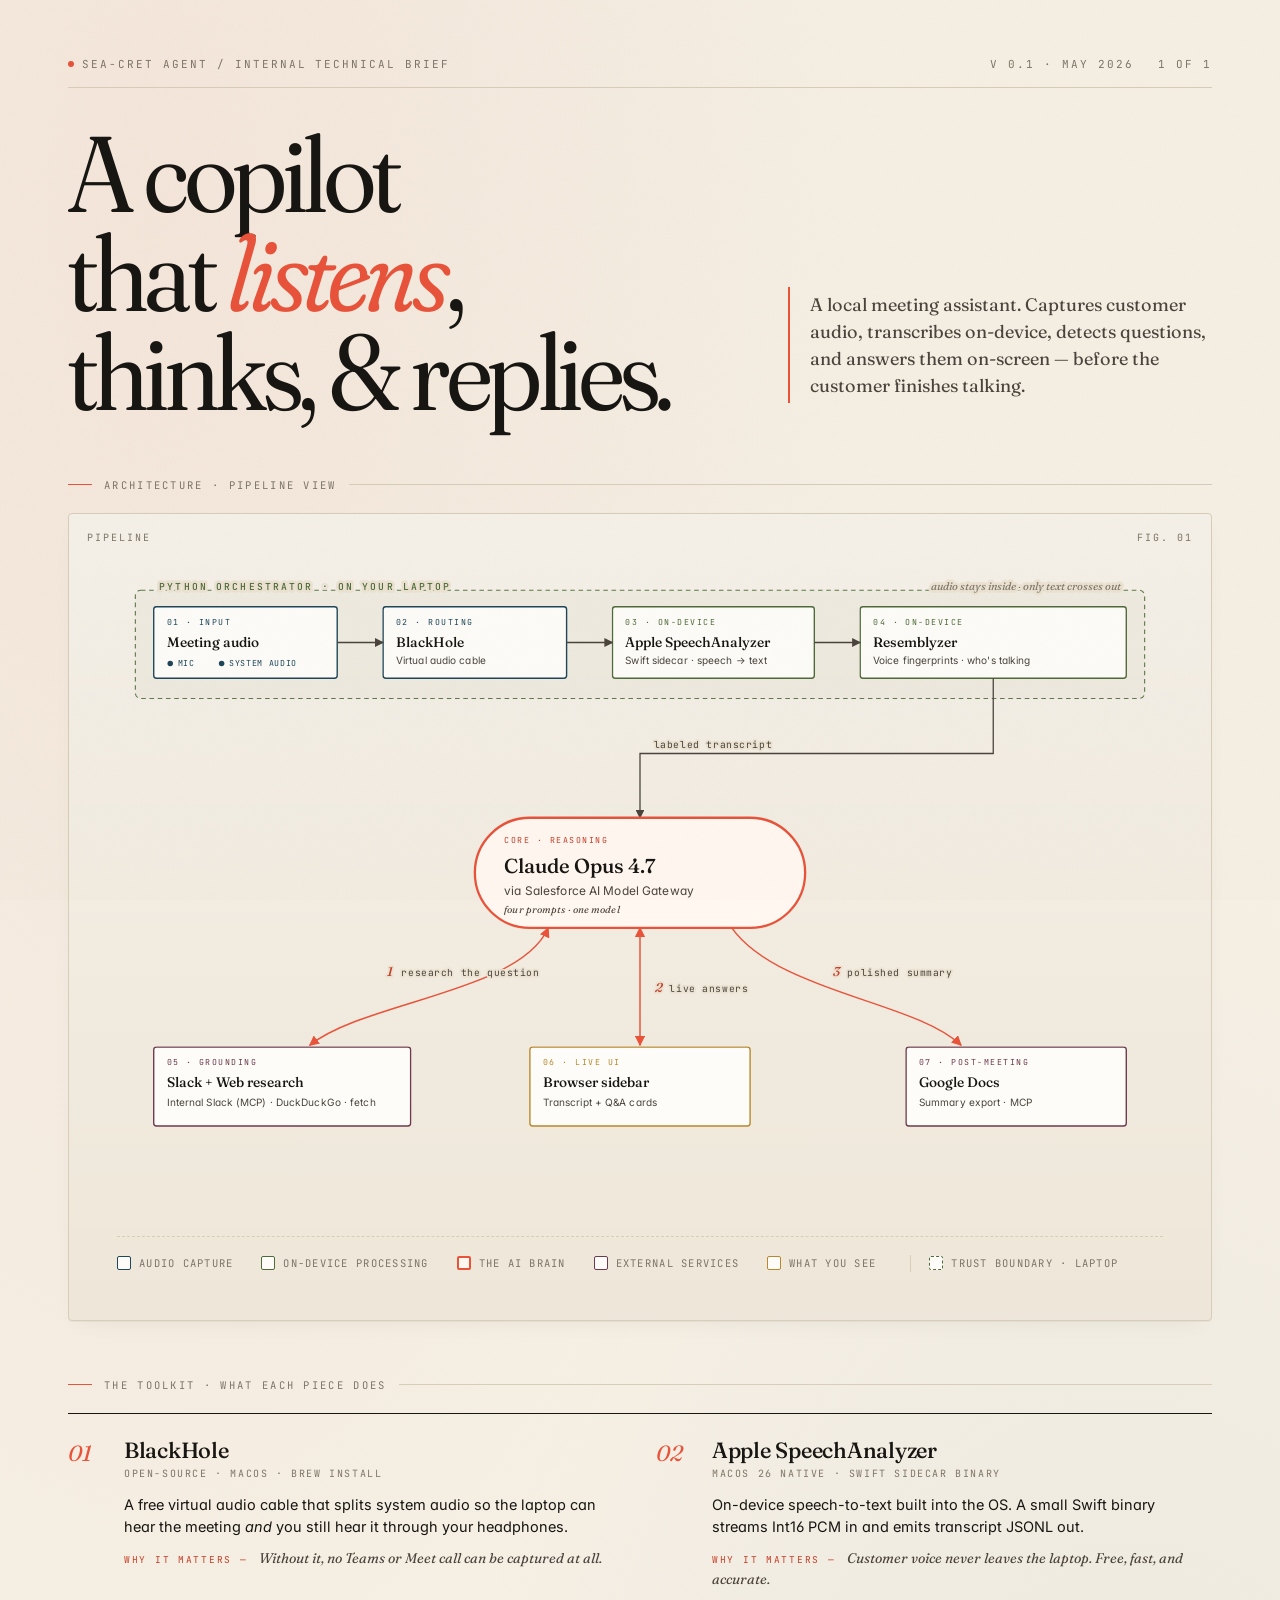
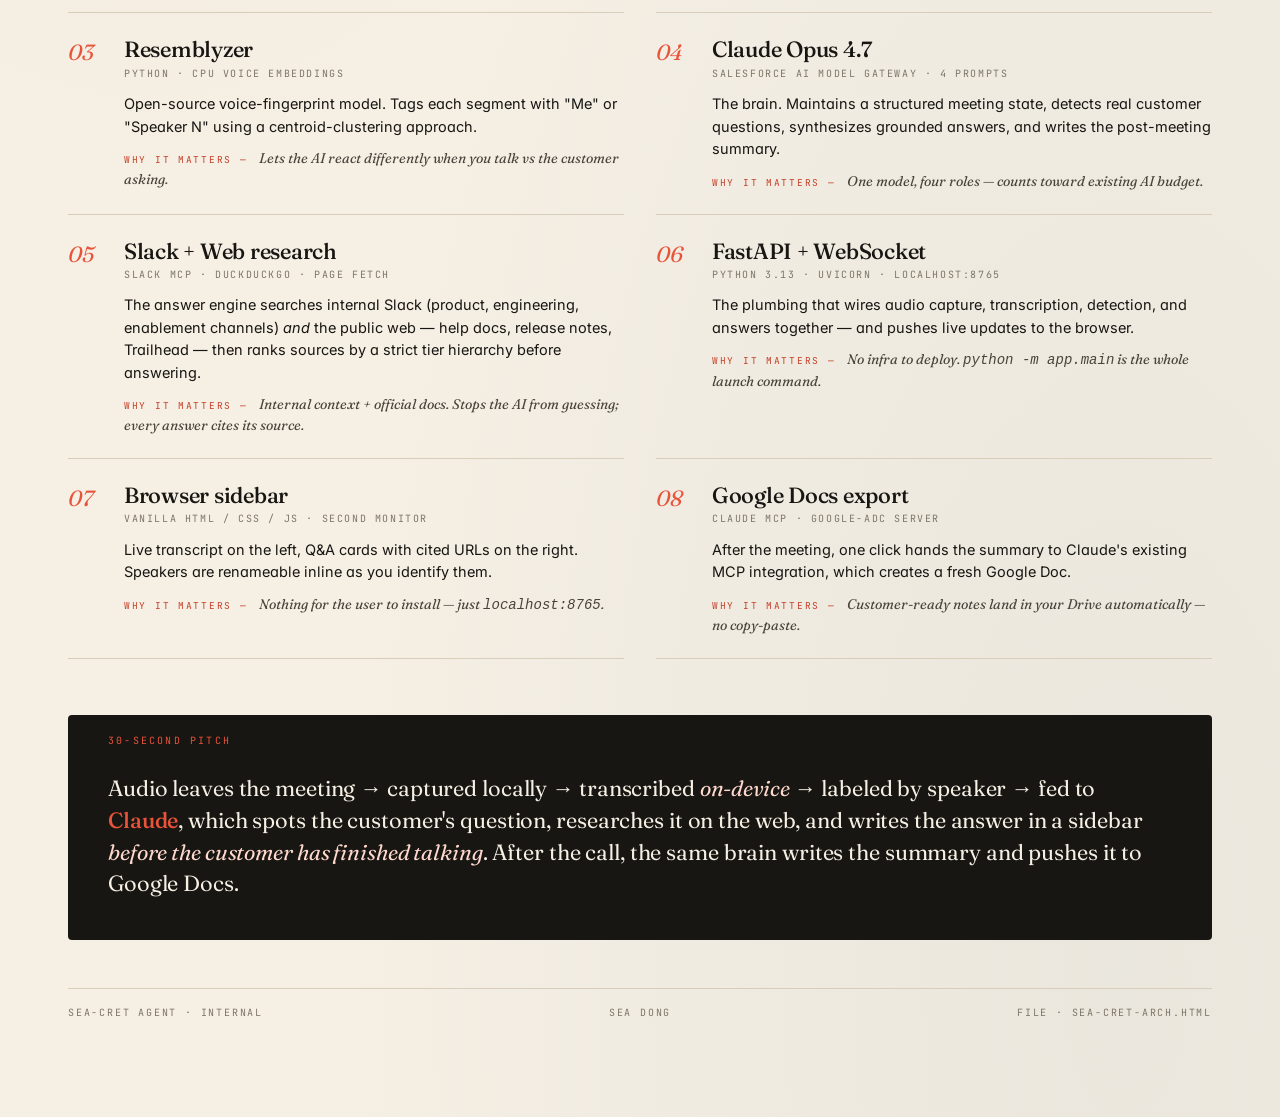
==== docs/architecture.html @ 13dcdcfd "wip: in-flight changes prior to mlx-whisper hybrid work" ====
<!DOCTYPE html>
<html lang="en">
<head>
<meta charset="utf-8">
<title>Sea-cret Agent — Architecture</title>
<link rel="preconnect" href="https://fonts.googleapis.com">
<link rel="preconnect" href="https://fonts.gstatic.com" crossorigin>
<link href="https://fonts.googleapis.com/css2?family=Fraunces:ital,opsz,wght@0,9..144,300..900;1,9..144,300..900&family=Sohne:wght@400;500;600&family=JetBrains+Mono:wght@400;500&display=swap" rel="stylesheet">
<link href="https://fonts.googleapis.com/css2?family=Fraunces:ital,opsz,wght@0,9..144,300..900;1,9..144,300..900&family=Inter:wght@400;500;600;700&family=JetBrains+Mono:wght@400;500&display=swap" rel="stylesheet">
<style>
  :root {
    --paper: #f5efe4;
    --paper-deep: #ebe2d2;
    --ink: #181612;
    --ink-soft: #4a443c;
    --ink-faint: #7d7567;
    --rule: #d8cdb9;
    --coral: #e8533a;
    --coral-deep: #c63f28;
    --ocean: #1f4659;
    --moss: #4f6b3a;
    --gold: #b9882c;
    --plum: #6e3a4d;
    --shadow: 0 1px 0 rgba(24, 22, 18, 0.04), 0 8px 24px -12px rgba(24, 22, 18, 0.08);
  }
  * { box-sizing: border-box; }
  html, body { margin: 0; padding: 0; }
  body {
    background:
      radial-gradient(ellipse at 12% 8%, rgba(232, 83, 58, 0.06), transparent 45%),
      radial-gradient(ellipse at 88% 95%, rgba(31, 70, 89, 0.05), transparent 50%),
      var(--paper);
    color: var(--ink);
    font-family: "Inter", -apple-system, sans-serif;
    font-feature-settings: "ss01", "cv11", "kern";
    line-height: 1.55;
    min-height: 100vh;
    overflow-x: hidden;
  }
  /* Subtle paper grain */
  body::before {
    content: "";
    position: fixed;
    inset: 0;
    pointer-events: none;
    z-index: 100;
    opacity: 0.35;
    mix-blend-mode: multiply;
    background-image: url("data:image/svg+xml;utf8,<svg xmlns='http://www.w3.org/2000/svg' width='180' height='180'><filter id='n'><feTurbulence type='fractalNoise' baseFrequency='0.9' numOctaves='2' stitchTiles='stitch'/><feColorMatrix values='0 0 0 0 0.09  0 0 0 0 0.08  0 0 0 0 0.06  0 0 0 0.06 0'/></filter><rect width='100%25' height='100%25' filter='url(%23n)'/></svg>");
  }

  .page { max-width: 1240px; margin: 0 auto; padding: 56px 48px 96px; position: relative; }

  /* Top eyebrow row */
  .eyebrow {
    display: flex;
    justify-content: space-between;
    align-items: baseline;
    font-family: "JetBrains Mono", monospace;
    font-size: 11px;
    letter-spacing: 0.18em;
    text-transform: uppercase;
    color: var(--ink-faint);
    border-bottom: 1px solid var(--rule);
    padding-bottom: 14px;
    margin-bottom: 36px;
  }
  .eyebrow .right { display: flex; gap: 24px; }
  .eyebrow .dot {
    display: inline-block;
    width: 6px; height: 6px;
    border-radius: 50%;
    background: var(--coral);
    margin-right: 8px;
    transform: translateY(-1px);
  }

  /* Masthead */
  .masthead {
    display: grid;
    grid-template-columns: 1.55fr 1fr;
    gap: 64px;
    align-items: end;
    margin-bottom: 48px;
  }
  h1 {
    font-family: "Fraunces", serif;
    font-variation-settings: "opsz" 144, "SOFT" 50;
    font-weight: 380;
    font-size: clamp(64px, 8.4vw, 124px);
    line-height: 0.92;
    letter-spacing: -0.035em;
    margin: 0;
    color: var(--ink);
  }
  h1 em {
    font-style: italic;
    font-variation-settings: "opsz" 144, "SOFT" 100;
    font-weight: 360;
    color: var(--coral);
  }
  .deck {
    font-family: "Fraunces", serif;
    font-variation-settings: "opsz" 14;
    font-weight: 400;
    font-size: 18px;
    line-height: 1.5;
    color: var(--ink-soft);
    border-left: 2px solid var(--coral);
    padding: 4px 0 4px 20px;
    max-width: 420px;
  }

  /* Section labels */
  .section-label {
    font-family: "JetBrains Mono", monospace;
    font-size: 10.5px;
    letter-spacing: 0.22em;
    text-transform: uppercase;
    color: var(--ink-faint);
    display: flex;
    align-items: center;
    gap: 12px;
    margin: 56px 0 20px;
  }
  .section-label::before {
    content: "";
    display: block;
    width: 24px;
    height: 1px;
    background: var(--coral);
  }
  .section-label::after {
    content: "";
    flex: 1;
    height: 1px;
    background: var(--rule);
  }

  /* Diagram */
  .diagram-frame {
    background:
      linear-gradient(180deg, rgba(255,255,255,0.5), rgba(255,255,255,0.15)),
      var(--paper-deep);
    border: 1px solid var(--rule);
    border-radius: 4px;
    padding: 56px 48px 48px;
    position: relative;
    overflow: hidden;
    box-shadow: var(--shadow);
  }
  .diagram-frame::before {
    content: "FIG. 01";
    position: absolute;
    top: 16px;
    right: 18px;
    font-family: "JetBrains Mono", monospace;
    font-size: 10px;
    letter-spacing: 0.2em;
    color: var(--ink-faint);
  }
  .diagram-frame::after {
    content: "PIPELINE";
    position: absolute;
    top: 16px;
    left: 18px;
    font-family: "JetBrains Mono", monospace;
    font-size: 10px;
    letter-spacing: 0.2em;
    color: var(--ink-faint);
  }
  svg.arch { width: 100%; height: auto; display: block; }

  /* Diagram type styles applied inside SVG */
  .node-rect { fill: #fdfcf8; stroke-width: 1.5; }
  .node-rect.capture { stroke: var(--ocean); }
  .node-rect.local   { stroke: var(--moss); }
  .node-rect.brain   { stroke: var(--coral); stroke-width: 2.5; fill: #fff7f0; }
  .node-rect.ext     { stroke: var(--plum); }
  .node-rect.ui      { stroke: var(--gold); }
  .node-title {
    font-family: "Fraunces", serif;
    font-variation-settings: "opsz" 18;
    font-weight: 500;
    font-size: 15px;
    fill: var(--ink);
  }
  .node-sub {
    font-family: "Inter", sans-serif;
    font-weight: 400;
    font-size: 11px;
    fill: var(--ink-soft);
    letter-spacing: 0.01em;
  }
  .node-tag {
    font-family: "JetBrains Mono", monospace;
    font-size: 9px;
    letter-spacing: 0.18em;
    text-transform: uppercase;
  }
  .node-tag.capture { fill: var(--ocean); }
  .node-tag.local   { fill: var(--moss); }
  .node-tag.brain   { fill: var(--coral-deep); }
  .node-tag.ext     { fill: var(--plum); }
  .node-tag.ui      { fill: var(--gold); }

  /* The trust boundary. A dashed container wraps everything running locally;
     anything outside it crosses the network. The label sits on the top edge
     and "punches through" it via paint-order stroke. */
  .container-rect {
    fill: rgba(79, 107, 58, 0.035);
    stroke: var(--moss);
    stroke-width: 1.2;
    stroke-dasharray: 5 4;
    opacity: 0.9;
  }
  .container-label {
    font-family: "JetBrains Mono", monospace;
    font-size: 10.5px;
    font-weight: 500;
    letter-spacing: 0.22em;
    text-transform: uppercase;
    fill: var(--moss);
    paint-order: stroke;
    stroke: var(--paper-deep);
    stroke-width: 6px;
    stroke-linejoin: round;
  }
  .container-sub {
    font-family: "Fraunces", serif;
    font-style: italic;
    font-variation-settings: "opsz" 14;
    font-size: 12px;
    fill: var(--ink-faint);
    paint-order: stroke;
    stroke: var(--paper-deep);
    stroke-width: 6px;
    stroke-linejoin: round;
  }
  /* Dual-stream indicator inside the audio node */
  .stream-pip {
    fill: var(--ocean);
  }
  .stream-pip-label {
    font-family: "JetBrains Mono", monospace;
    font-size: 9px;
    letter-spacing: 0.08em;
    fill: var(--ocean);
    text-transform: uppercase;
  }

  .edge { fill: none; stroke: var(--ink-soft); stroke-width: 1.4; }
  .edge.dashed { stroke-dasharray: 4 4; stroke: var(--ink-faint); }
  .edge.coral  { stroke: var(--coral); stroke-width: 1.6; }
  .edge-label {
    font-family: "JetBrains Mono", monospace;
    font-size: 10.5px;
    letter-spacing: 0.06em;
    fill: var(--ink-soft);
    paint-order: stroke;
    stroke: var(--paper-deep);
    stroke-width: 4px;
    stroke-linejoin: round;
  }
  .edge-num {
    font-family: "Fraunces", serif;
    font-style: italic;
    font-weight: 500;
    font-size: 14px;
    fill: var(--coral-deep);
    paint-order: stroke;
    stroke: var(--paper-deep);
    stroke-width: 4px;
    stroke-linejoin: round;
  }

  /* Legend */
  .legend {
    display: flex;
    gap: 28px;
    flex-wrap: wrap;
    margin-top: 24px;
    padding-top: 18px;
    border-top: 1px dashed var(--rule);
    font-family: "JetBrains Mono", monospace;
    font-size: 10.5px;
    letter-spacing: 0.12em;
    text-transform: uppercase;
    color: var(--ink-faint);
  }
  .legend span { display: inline-flex; align-items: center; gap: 8px; }
  .legend i {
    display: inline-block;
    width: 14px;
    height: 14px;
    border: 1.5px solid;
    border-radius: 2px;
    background: #fdfcf8;
  }
  .legend i.brain { background: #fff7f0; border-width: 2.5px; }

  /* Tools section: editorial 2-column, asymmetric */
  .tools {
    display: grid;
    grid-template-columns: repeat(12, 1fr);
    gap: 0 32px;
    margin-top: 12px;
    border-top: 1px solid var(--ink);
  }
  .tool {
    grid-column: span 6;
    border-bottom: 1px solid var(--rule);
    padding: 24px 0 22px;
    display: grid;
    grid-template-columns: 38px 1fr;
    gap: 18px;
    position: relative;
  }
  .tool .num {
    font-family: "Fraunces", serif;
    font-style: italic;
    font-weight: 400;
    font-size: 22px;
    color: var(--coral);
    line-height: 1;
    padding-top: 4px;
  }
  .tool h3 {
    font-family: "Fraunces", serif;
    font-variation-settings: "opsz" 30;
    font-weight: 500;
    font-size: 22px;
    line-height: 1.1;
    margin: 0 0 4px;
    letter-spacing: -0.012em;
  }
  .tool .where {
    font-family: "JetBrains Mono", monospace;
    font-size: 10px;
    letter-spacing: 0.16em;
    text-transform: uppercase;
    color: var(--ink-faint);
    margin-bottom: 12px;
  }
  .tool .role {
    font-size: 14.5px;
    line-height: 1.55;
    color: var(--ink);
    margin: 0 0 10px;
  }
  .tool .why {
    font-family: "Fraunces", serif;
    font-style: italic;
    font-variation-settings: "opsz" 14;
    font-size: 14px;
    line-height: 1.5;
    color: var(--ink-soft);
    margin: 0;
  }
  .tool .why::before {
    content: "Why it matters — ";
    font-style: normal;
    font-family: "JetBrains Mono", monospace;
    font-size: 9.5px;
    letter-spacing: 0.18em;
    text-transform: uppercase;
    color: var(--coral-deep);
    margin-right: 4px;
  }

  /* Pitch block */
  .pitch {
    margin-top: 56px;
    padding: 36px 40px 40px;
    background: var(--ink);
    color: var(--paper);
    border-radius: 4px;
    position: relative;
    overflow: hidden;
  }
  .pitch::before {
    content: "30-SECOND PITCH";
    position: absolute;
    top: 18px;
    left: 40px;
    font-family: "JetBrains Mono", monospace;
    font-size: 10px;
    letter-spacing: 0.22em;
    color: var(--coral);
  }
  .pitch p {
    font-family: "Fraunces", serif;
    font-variation-settings: "opsz" 30;
    font-weight: 380;
    font-size: 22px;
    line-height: 1.45;
    margin: 22px 0 0;
    letter-spacing: -0.005em;
  }
  .pitch p em {
    font-style: italic;
    color: #ffd9ce;
  }
  .pitch p strong {
    font-weight: 500;
    color: var(--coral);
  }

  /* Colophon */
  .colophon {
    display: flex;
    justify-content: space-between;
    margin-top: 48px;
    padding-top: 16px;
    border-top: 1px solid var(--rule);
    font-family: "JetBrains Mono", monospace;
    font-size: 10px;
    letter-spacing: 0.18em;
    text-transform: uppercase;
    color: var(--ink-faint);
  }

  /* Animations
     NOTE: SVG <g> nodes use the `transform` attribute to position themselves
     in the viewBox. A CSS `transform` on those same elements OVERRIDES the
     SVG attribute and collapses everything to the origin. So node reveal is
     opacity-only — no transform in the keyframe. */
  @keyframes rise {
    from { opacity: 0; transform: translateY(8px); }
    to   { opacity: 1; transform: translateY(0); }
  }
  @keyframes fadeIn {
    from { opacity: 0; }
    to   { opacity: 1; }
  }
  @keyframes drawIn {
    from { stroke-dashoffset: 600; }
    to   { stroke-dashoffset: 0; }
  }
  .reveal { animation: rise 0.8s cubic-bezier(0.2, 0.7, 0.2, 1) both; }
  .reveal.d1 { animation-delay: 0.1s; }
  .reveal.d2 { animation-delay: 0.25s; }
  .reveal.d3 { animation-delay: 0.4s; }
  .reveal.d4 { animation-delay: 0.55s; }
  svg.arch path.edge,
  svg.arch path.edge.dashed,
  svg.arch path.edge.coral {
    stroke-dasharray: 600;
    stroke-dashoffset: 600;
    animation: drawIn 1.6s cubic-bezier(0.65, 0, 0.35, 1) 0.6s forwards;
  }
  svg.arch g.node { animation: fadeIn 0.6s ease-out both; }
  svg.arch g.node.s1 { animation-delay: 0.1s; }
  svg.arch g.node.s2 { animation-delay: 0.18s; }
  svg.arch g.node.s3 { animation-delay: 0.26s; }
  svg.arch g.node.s4 { animation-delay: 0.34s; }
  svg.arch g.node.s5 { animation-delay: 0.42s; }
  svg.arch g.node.s6 { animation-delay: 0.5s; }
  svg.arch g.node.s7 { animation-delay: 0.58s; }
  svg.arch g.node.s8 { animation-delay: 0.66s; }

  @media (max-width: 880px) {
    .masthead { grid-template-columns: 1fr; gap: 28px; }
    .tool { grid-column: span 12; }
    .page { padding: 32px 22px 64px; }
  }
</style>
</head>
<body>

<div class="page">

  <div class="eyebrow">
    <span><span class="dot"></span>SEA-CRET AGENT / INTERNAL TECHNICAL BRIEF</span>
    <span class="right">
      <span>v 0.1 · MAY 2026</span>
      <span>1 of 1</span>
    </span>
  </div>

  <header class="masthead">
    <h1 class="reveal">A copilot<br>that <em>listens</em>,<br>thinks, &amp; replies.</h1>
    <p class="deck reveal d1">A local meeting assistant. Captures customer audio, transcribes on-device, detects questions, and answers them on-screen — before the customer finishes talking.</p>
  </header>

  <div class="section-label reveal d2">Architecture · pipeline view</div>

  <div class="diagram-frame reveal d3">
    <svg class="arch" viewBox="0 0 1140 700" xmlns="http://www.w3.org/2000/svg">
      <defs>
        <marker id="arrow" viewBox="0 0 10 10" refX="9" refY="5" markerWidth="7" markerHeight="7" orient="auto-start-reverse">
          <path d="M0,0 L10,5 L0,10 z" fill="#4a443c"/>
        </marker>
        <marker id="arrow-faint" viewBox="0 0 10 10" refX="9" refY="5" markerWidth="7" markerHeight="7" orient="auto-start-reverse">
          <path d="M0,0 L10,5 L0,10 z" fill="#7d7567"/>
        </marker>
        <marker id="arrow-coral" viewBox="0 0 10 10" refX="9" refY="5" markerWidth="7" markerHeight="7" orient="auto-start-reverse">
          <path d="M0,0 L10,5 L0,10 z" fill="#e8533a"/>
        </marker>
      </defs>

      <!-- TRUST BOUNDARY. The dashed container wraps everything that runs
           locally inside the Python process: audio capture, the Swift sidecar,
           and the on-device speaker model. Customer audio never leaves this
           box. Only the labeled transcript crosses below it to Claude. -->
      <g class="node s1">
        <rect class="container-rect" x="20" y="22" width="1100" height="118" rx="6"/>
        <text class="container-label" x="46" y="22">Python orchestrator · on your laptop</text>
        <text class="container-sub" x="1094" y="22" text-anchor="end">audio stays inside · only text crosses out</text>
      </g>

      <!-- ROW 1: capture. The audio node now shows two parallel streams
           (mic + system) feeding into BlackHole's mixer. -->
      <g class="node s1" transform="translate(40,40)">
        <rect class="node-rect capture" x="0" y="0" width="200" height="78" rx="3"/>
        <text class="node-tag capture" x="14" y="20">01 · INPUT</text>
        <text class="node-title" x="14" y="44">Meeting audio</text>
        <!-- two-stream pips replace the old single-line subtitle -->
        <circle class="stream-pip" cx="18" cy="62" r="3"/>
        <text class="stream-pip-label" x="26" y="65">Mic</text>
        <circle class="stream-pip" cx="74" cy="62" r="3"/>
        <text class="stream-pip-label" x="82" y="65">System audio</text>
      </g>

      <g class="node s2" transform="translate(290,40)">
        <rect class="node-rect capture" x="0" y="0" width="200" height="78" rx="3"/>
        <text class="node-tag capture" x="14" y="20">02 · ROUTING</text>
        <text class="node-title" x="14" y="44">BlackHole</text>
        <text class="node-sub" x="14" y="62">Virtual audio cable</text>
      </g>

      <g class="node s3" transform="translate(540,40)">
        <rect class="node-rect local" x="0" y="0" width="220" height="78" rx="3"/>
        <text class="node-tag local" x="14" y="20">03 · ON-DEVICE</text>
        <text class="node-title" x="14" y="44">Apple SpeechAnalyzer</text>
        <text class="node-sub" x="14" y="62">Swift sidecar · speech → text</text>
      </g>

      <g class="node s4" transform="translate(810,40)">
        <rect class="node-rect local" x="0" y="0" width="290" height="78" rx="3"/>
        <text class="node-tag local" x="14" y="20">04 · ON-DEVICE</text>
        <text class="node-title" x="14" y="44">Resemblyzer</text>
        <text class="node-sub" x="14" y="62">Voice fingerprints · who's talking</text>
      </g>

      <!-- horizontal arrows row 1 -->
      <path class="edge" d="M 240 79 L 290 79" marker-end="url(#arrow)"/>
      <path class="edge" d="M 490 79 L 540 79" marker-end="url(#arrow)"/>
      <path class="edge" d="M 760 79 L 810 79" marker-end="url(#arrow)"/>

      <!-- elbow into the brain -->
      <path class="edge" d="M 955 118 L 955 200 L 570 200 L 570 270" marker-end="url(#arrow)"/>
      <text class="edge-label" x="585" y="194">labeled transcript</text>

      <!-- ROW 2: brain -->
      <g class="node s5" transform="translate(390,270)">
        <rect class="node-rect brain" x="0" y="0" width="360" height="120" rx="60"/>
        <text class="node-tag brain" x="32" y="28">CORE · REASONING</text>
        <text class="node-title" x="32" y="60" style="font-size:22px">Claude Opus 4.7</text>
        <text class="node-sub" x="32" y="84" style="font-size:13px">via Salesforce AI Model Gateway</text>
        <text class="node-sub" x="32" y="104" style="font-style:italic;font-family:Fraunces,serif">four prompts · one model</text>
      </g>

      <!-- ROW 3: outputs -->
      <g class="node s6" transform="translate(40,520)">
        <rect class="node-rect ext" x="0" y="0" width="280" height="86" rx="3"/>
        <text class="node-tag ext" x="14" y="20">05 · GROUNDING</text>
        <text class="node-title" x="14" y="44">Slack + Web research</text>
        <text class="node-sub" x="14" y="64">Internal Slack (MCP) · DuckDuckGo · fetch</text>
      </g>

      <g class="node s7" transform="translate(450,520)">
        <rect class="node-rect ui" x="0" y="0" width="240" height="86" rx="3"/>
        <text class="node-tag ui" x="14" y="20">06 · LIVE UI</text>
        <text class="node-title" x="14" y="44">Browser sidebar</text>
        <text class="node-sub" x="14" y="64">Transcript + Q&amp;A cards</text>
      </g>

      <g class="node s8" transform="translate(860,520)">
        <rect class="node-rect ext" x="0" y="0" width="240" height="86" rx="3"/>
        <text class="node-tag ext" x="14" y="20">07 · POST-MEETING</text>
        <text class="node-title" x="14" y="44">Google Docs</text>
        <text class="node-sub" x="14" y="64">Summary export · MCP</text>
      </g>

      <!-- BRAIN ↔ DOWNSTREAM
           Three edges only. Two carry traffic both ways (double-headed arrows). -->

      <!-- ① brain ↔ DuckDuckGo : research loop (ask, get sources back) -->
      <path class="edge coral" d="M 470 390 C 440 460, 270 470, 210 518"
            marker-start="url(#arrow-coral)" marker-end="url(#arrow-coral)"/>
      <text class="edge-num"   x="294" y="442">1</text>
      <text class="edge-label" x="310" y="442">research the question</text>

      <!-- ② brain ↔ sidebar : live answers + end-session trigger -->
      <path class="edge coral" d="M 570 390 L 570 518"
            marker-start="url(#arrow-coral)" marker-end="url(#arrow-coral)"/>
      <text class="edge-num"   x="586" y="460">2</text>
      <text class="edge-label" x="602" y="460">live answers</text>

      <!-- ③ brain → google docs : summary export at session end -->
      <path class="edge coral" d="M 670 390 C 720 460, 870 470, 920 518"
            marker-end="url(#arrow-coral)"/>
      <text class="edge-num"   x="780" y="442">3</text>
      <text class="edge-label" x="796" y="442">polished summary</text>
    </svg>

    <div class="legend">
      <span><i style="border-color:var(--ocean)"></i>Audio capture</span>
      <span><i style="border-color:var(--moss)"></i>On-device processing</span>
      <span><i class="brain" style="border-color:var(--coral)"></i>The AI brain</span>
      <span><i style="border-color:var(--plum)"></i>External services</span>
      <span><i style="border-color:var(--gold)"></i>What you see</span>
      <span style="border-left:1px solid var(--rule); padding-left:18px; margin-left:6px;"><i style="border-color:var(--moss); border-style:dashed;"></i>Trust boundary · laptop</span>
    </div>
  </div>

  <div class="section-label">The toolkit · what each piece does</div>

  <div class="tools">

    <article class="tool">
      <span class="num">01</span>
      <div>
        <h3>BlackHole</h3>
        <div class="where">Open-source · macOS · brew install</div>
        <p class="role">A free virtual audio cable that splits system audio so the laptop can hear the meeting <em>and</em> you still hear it through your headphones.</p>
        <p class="why">Without it, no Teams or Meet call can be captured at all.</p>
      </div>
    </article>

    <article class="tool">
      <span class="num">02</span>
      <div>
        <h3>Apple SpeechAnalyzer</h3>
        <div class="where">macOS 26 native · Swift sidecar binary</div>
        <p class="role">On-device speech-to-text built into the OS. A small Swift binary streams Int16 PCM in and emits transcript JSONL out.</p>
        <p class="why">Customer voice never leaves the laptop. Free, fast, and accurate.</p>
      </div>
    </article>

    <article class="tool">
      <span class="num">03</span>
      <div>
        <h3>Resemblyzer</h3>
        <div class="where">Python · CPU voice embeddings</div>
        <p class="role">Open-source voice-fingerprint model. Tags each segment with "Me" or "Speaker N" using a centroid-clustering approach.</p>
        <p class="why">Lets the AI react differently when <em>you</em> talk vs the customer asking.</p>
      </div>
    </article>

    <article class="tool">
      <span class="num">04</span>
      <div>
        <h3>Claude Opus 4.7</h3>
        <div class="where">Salesforce AI Model Gateway · 4 prompts</div>
        <p class="role">The brain. Maintains a structured meeting state, detects real customer questions, synthesizes grounded answers, and writes the post-meeting summary.</p>
        <p class="why">One model, four roles — counts toward existing AI budget.</p>
      </div>
    </article>

    <article class="tool">
      <span class="num">05</span>
      <div>
        <h3>Slack + Web research</h3>
        <div class="where">Slack MCP · DuckDuckGo · page fetch</div>
        <p class="role">The answer engine searches internal Slack (product, engineering, enablement channels) <em>and</em> the public web — help docs, release notes, Trailhead — then ranks sources by a strict tier hierarchy before answering.</p>
        <p class="why">Internal context + official docs. Stops the AI from guessing; every answer cites its source.</p>
      </div>
    </article>

    <article class="tool">
      <span class="num">06</span>
      <div>
        <h3>FastAPI + WebSocket</h3>
        <div class="where">Python 3.13 · uvicorn · localhost:8765</div>
        <p class="role">The plumbing that wires audio capture, transcription, detection, and answers together — and pushes live updates to the browser.</p>
        <p class="why">No infra to deploy. <code>python -m app.main</code> is the whole launch command.</p>
      </div>
    </article>

    <article class="tool">
      <span class="num">07</span>
      <div>
        <h3>Browser sidebar</h3>
        <div class="where">Vanilla HTML / CSS / JS · second monitor</div>
        <p class="role">Live transcript on the left, Q&amp;A cards with cited URLs on the right. Speakers are renameable inline as you identify them.</p>
        <p class="why">Nothing for the user to install — just <code>localhost:8765</code>.</p>
      </div>
    </article>

    <article class="tool">
      <span class="num">08</span>
      <div>
        <h3>Google Docs export</h3>
        <div class="where">Claude MCP · google-adc server</div>
        <p class="role">After the meeting, one click hands the summary to Claude's existing MCP integration, which creates a fresh Google Doc.</p>
        <p class="why">Customer-ready notes land in your Drive automatically — no copy-paste.</p>
      </div>
    </article>

  </div>

  <div class="pitch reveal d4">
    <p>Audio leaves the meeting → captured locally → transcribed <em>on-device</em> → labeled by speaker → fed to <strong>Claude</strong>, which spots the customer's question, researches it on the web, and writes the answer in a sidebar <em>before the customer has finished talking</em>. After the call, the same brain writes the summary and pushes it to Google Docs.</p>
  </div>

  <div class="colophon">
    <span>SEA-CRET AGENT · INTERNAL</span>
    <span>SEA DONG</span>
    <span>FILE · sea-cret-arch.html</span>
  </div>

</div>
</body>
</html>
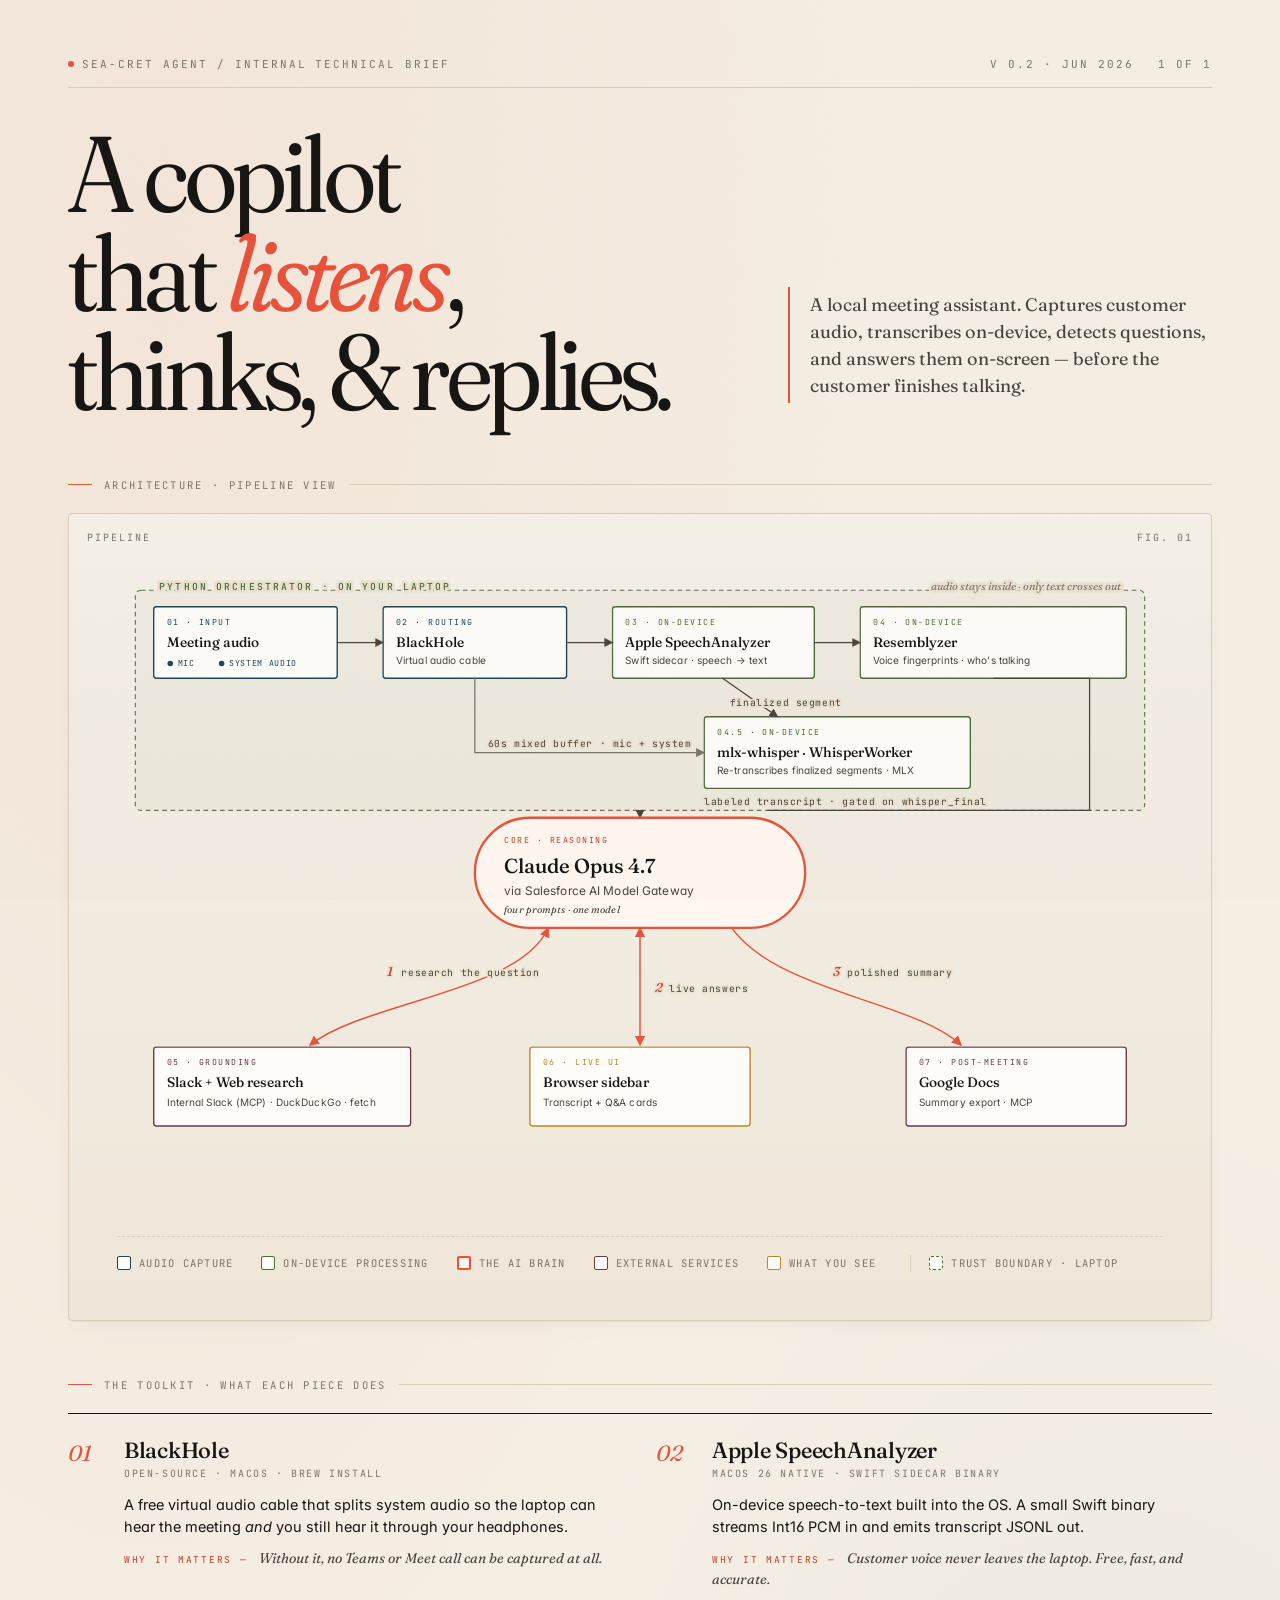
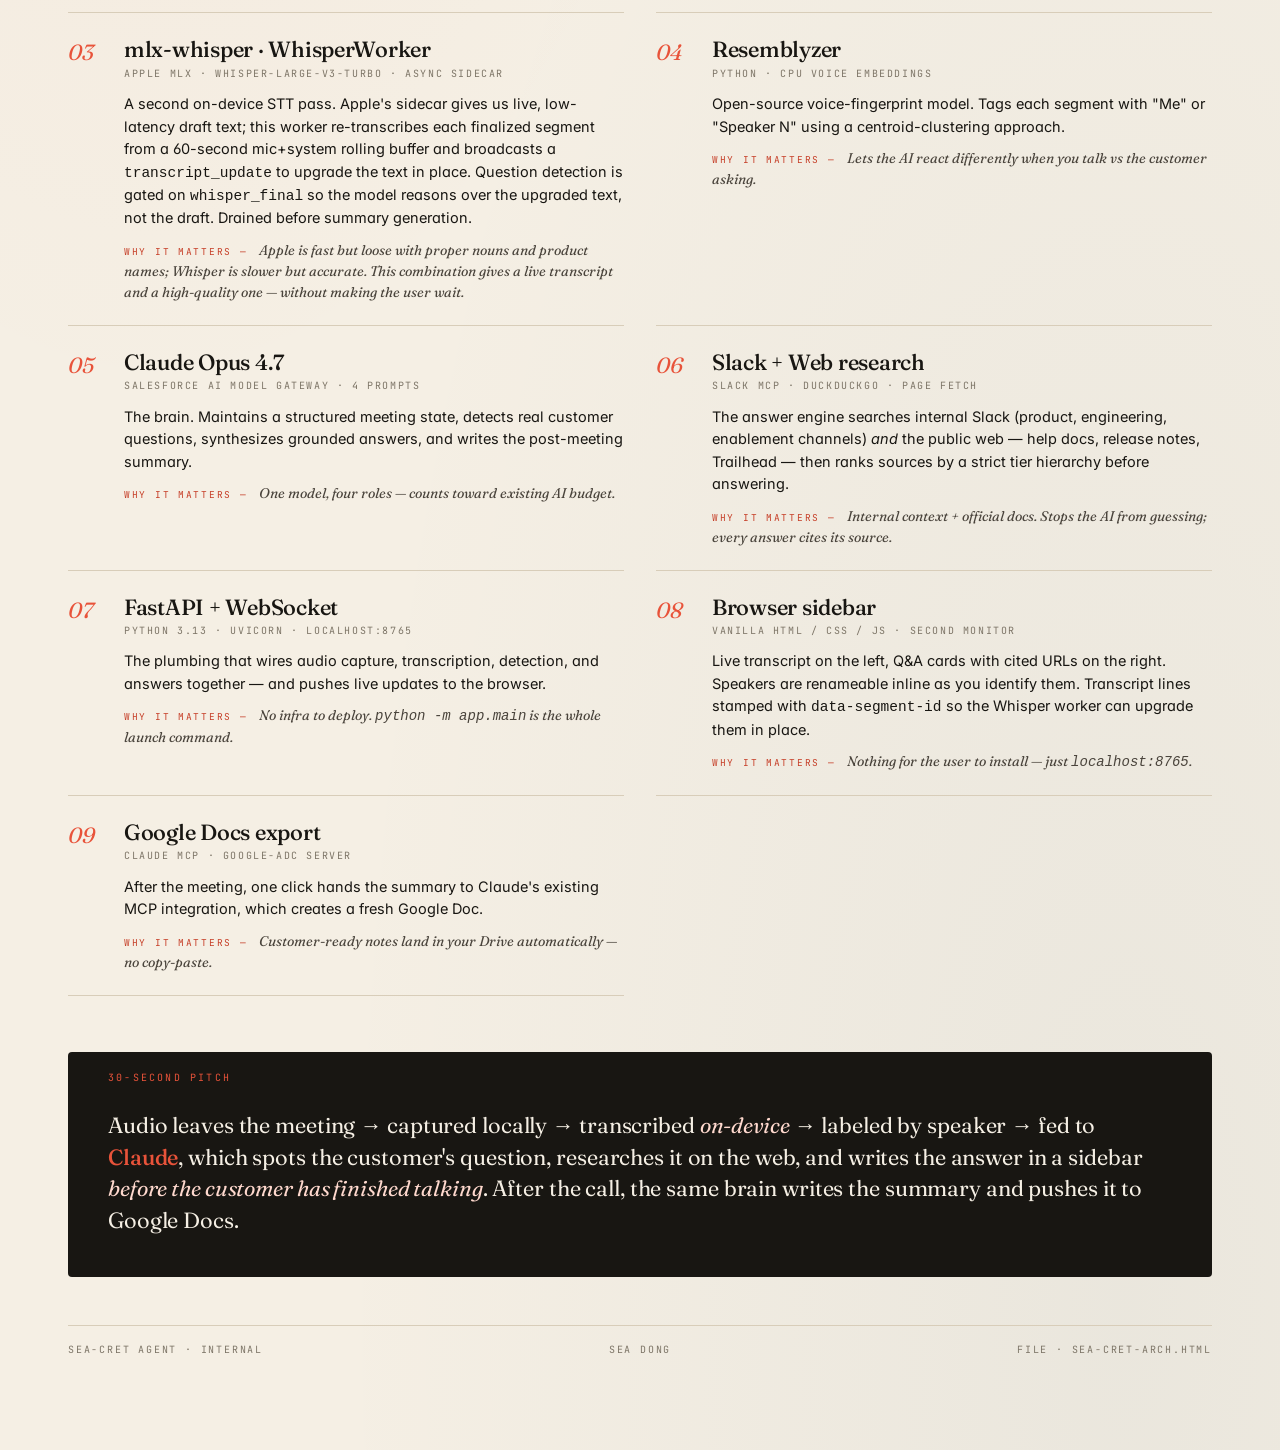
==== commit b3398171: "docs(arch): reflect mlx-whisper hybrid path in architecture diagram Adds the WhisperWorker node insi" ====
--- a/docs/architecture.html
+++ b/docs/architecture.html
@@ -458,6 +458,7 @@
   svg.arch g.node.s6 { animation-delay: 0.5s; }
   svg.arch g.node.s7 { animation-delay: 0.58s; }
   svg.arch g.node.s8 { animation-delay: 0.66s; }
+  svg.arch g.node.s9 { animation-delay: 0.74s; }
 
   @media (max-width: 880px) {
     .masthead { grid-template-columns: 1fr; gap: 28px; }
@@ -473,7 +474,7 @@
   <div class="eyebrow">
     <span><span class="dot"></span>SEA-CRET AGENT / INTERNAL TECHNICAL BRIEF</span>
     <span class="right">
-      <span>v 0.1 · MAY 2026</span>
+      <span>v 0.2 · JUN 2026</span>
       <span>1 of 1</span>
     </span>
   </div>
@@ -501,10 +502,12 @@
 
       <!-- TRUST BOUNDARY. The dashed container wraps everything that runs
            locally inside the Python process: audio capture, the Swift sidecar,
-           and the on-device speaker model. Customer audio never leaves this
-           box. Only the labeled transcript crosses below it to Claude. -->
+           the on-device speaker model, and the mlx-whisper sidecar that
+           re-transcribes finalized segments to upgrade their text. Customer
+           audio never leaves this box. Only the labeled transcript crosses
+           below it to Claude. -->
       <g class="node s1">
-        <rect class="container-rect" x="20" y="22" width="1100" height="118" rx="6"/>
+        <rect class="container-rect" x="20" y="22" width="1100" height="240" rx="6"/>
         <text class="container-label" x="46" y="22">Python orchestrator · on your laptop</text>
         <text class="container-sub" x="1094" y="22" text-anchor="end">audio stays inside · only text crosses out</text>
       </g>
@@ -548,12 +551,35 @@
       <path class="edge" d="M 490 79 L 540 79" marker-end="url(#arrow)"/>
       <path class="edge" d="M 760 79 L 810 79" marker-end="url(#arrow)"/>
 
-      <!-- elbow into the brain -->
-      <path class="edge" d="M 955 118 L 955 200 L 570 200 L 570 270" marker-end="url(#arrow)"/>
-      <text class="edge-label" x="585" y="194">labeled transcript</text>
+      <!-- ROW 1.5: the Whisper sidecar. Sits inside the trust boundary. Pulls
+           a 60-second mic+system rolling buffer from the Python orchestrator
+           and re-transcribes each finalized Apple segment in place. Out-of-band
+           with the live path: question detection still gates on its whisper_final
+           signal, but its output upgrades the transcript via transcript_update. -->
+      <g class="node s5" transform="translate(640,160)">
+        <rect class="node-rect local" x="0" y="0" width="290" height="78" rx="3"/>
+        <text class="node-tag local" x="14" y="20">04.5 · ON-DEVICE</text>
+        <text class="node-title" x="14" y="44">mlx-whisper · WhisperWorker</text>
+        <text class="node-sub" x="14" y="62">Re-transcribes finalized segments · MLX</text>
+      </g>
+
+      <!-- BlackHole → Whisper: the mixed (mic + system) 60s rolling buffer the
+           worker slices from. Same signal Apple sees. -->
+      <path class="edge dashed" d="M 390 118 L 390 199 L 640 199" marker-end="url(#arrow-faint)"/>
+      <text class="edge-label" x="404" y="193">60s mixed buffer · mic + system</text>
+
+      <!-- Apple → Whisper: each finalized segment is enqueued. Whisper then
+           emits transcript_update over the WebSocket to upgrade the text. -->
+      <path class="edge" d="M 660 118 L 720 160" marker-end="url(#arrow)"/>
+      <text class="edge-label" x="668" y="148">finalized segment</text>
+
+      <!-- elbow into the brain. Detector is gated on whisper_final so the
+           model reasons over the upgraded text, not the Apple draft. -->
+      <path class="edge" d="M 955 118 L 1060 118 L 1060 262 L 570 262 L 570 270" marker-end="url(#arrow)"/>
+      <text class="edge-label" x="640" y="256">labeled transcript · gated on whisper_final</text>
 
       <!-- ROW 2: brain -->
-      <g class="node s5" transform="translate(390,270)">
+      <g class="node s6" transform="translate(390,270)">
         <rect class="node-rect brain" x="0" y="0" width="360" height="120" rx="60"/>
         <text class="node-tag brain" x="32" y="28">CORE · REASONING</text>
         <text class="node-title" x="32" y="60" style="font-size:22px">Claude Opus 4.7</text>
@@ -562,21 +588,21 @@
       </g>
 
       <!-- ROW 3: outputs -->
-      <g class="node s6" transform="translate(40,520)">
+      <g class="node s7" transform="translate(40,520)">
         <rect class="node-rect ext" x="0" y="0" width="280" height="86" rx="3"/>
         <text class="node-tag ext" x="14" y="20">05 · GROUNDING</text>
         <text class="node-title" x="14" y="44">Slack + Web research</text>
         <text class="node-sub" x="14" y="64">Internal Slack (MCP) · DuckDuckGo · fetch</text>
       </g>
 
-      <g class="node s7" transform="translate(450,520)">
+      <g class="node s8" transform="translate(450,520)">
         <rect class="node-rect ui" x="0" y="0" width="240" height="86" rx="3"/>
         <text class="node-tag ui" x="14" y="20">06 · LIVE UI</text>
         <text class="node-title" x="14" y="44">Browser sidebar</text>
         <text class="node-sub" x="14" y="64">Transcript + Q&amp;A cards</text>
       </g>
 
-      <g class="node s8" transform="translate(860,520)">
+      <g class="node s9" transform="translate(860,520)">
         <rect class="node-rect ext" x="0" y="0" width="240" height="86" rx="3"/>
         <text class="node-tag ext" x="14" y="20">07 · POST-MEETING</text>
         <text class="node-title" x="14" y="44">Google Docs</text>
@@ -642,6 +668,16 @@
     <article class="tool">
       <span class="num">03</span>
       <div>
+        <h3>mlx-whisper · WhisperWorker</h3>
+        <div class="where">Apple MLX · whisper-large-v3-turbo · async sidecar</div>
+        <p class="role">A second on-device STT pass. Apple's sidecar gives us live, low-latency draft text; this worker re-transcribes each finalized segment from a 60-second mic+system rolling buffer and broadcasts a <code>transcript_update</code> to upgrade the text in place. Question detection is gated on <code>whisper_final</code> so the model reasons over the upgraded text, not the draft. Drained before summary generation.</p>
+        <p class="why">Apple is fast but loose with proper nouns and product names; Whisper is slower but accurate. This combination gives a live transcript <em>and</em> a high-quality one — without making the user wait.</p>
+      </div>
+    </article>
+
+    <article class="tool">
+      <span class="num">04</span>
+      <div>
         <h3>Resemblyzer</h3>
         <div class="where">Python · CPU voice embeddings</div>
         <p class="role">Open-source voice-fingerprint model. Tags each segment with "Me" or "Speaker N" using a centroid-clustering approach.</p>
@@ -650,7 +686,7 @@
     </article>
 
     <article class="tool">
-      <span class="num">04</span>
+      <span class="num">05</span>
       <div>
         <h3>Claude Opus 4.7</h3>
         <div class="where">Salesforce AI Model Gateway · 4 prompts</div>
@@ -660,7 +696,7 @@
     </article>
 
     <article class="tool">
-      <span class="num">05</span>
+      <span class="num">06</span>
       <div>
         <h3>Slack + Web research</h3>
         <div class="where">Slack MCP · DuckDuckGo · page fetch</div>
@@ -670,7 +706,7 @@
     </article>
 
     <article class="tool">
-      <span class="num">06</span>
+      <span class="num">07</span>
       <div>
         <h3>FastAPI + WebSocket</h3>
         <div class="where">Python 3.13 · uvicorn · localhost:8765</div>
@@ -680,17 +716,17 @@
     </article>
 
     <article class="tool">
-      <span class="num">07</span>
+      <span class="num">08</span>
       <div>
         <h3>Browser sidebar</h3>
         <div class="where">Vanilla HTML / CSS / JS · second monitor</div>
-        <p class="role">Live transcript on the left, Q&amp;A cards with cited URLs on the right. Speakers are renameable inline as you identify them.</p>
+        <p class="role">Live transcript on the left, Q&amp;A cards with cited URLs on the right. Speakers are renameable inline as you identify them. Transcript lines stamped with <code>data-segment-id</code> so the Whisper worker can upgrade them in place.</p>
         <p class="why">Nothing for the user to install — just <code>localhost:8765</code>.</p>
       </div>
     </article>
 
     <article class="tool">
-      <span class="num">08</span>
+      <span class="num">09</span>
       <div>
         <h3>Google Docs export</h3>
         <div class="where">Claude MCP · google-adc server</div>
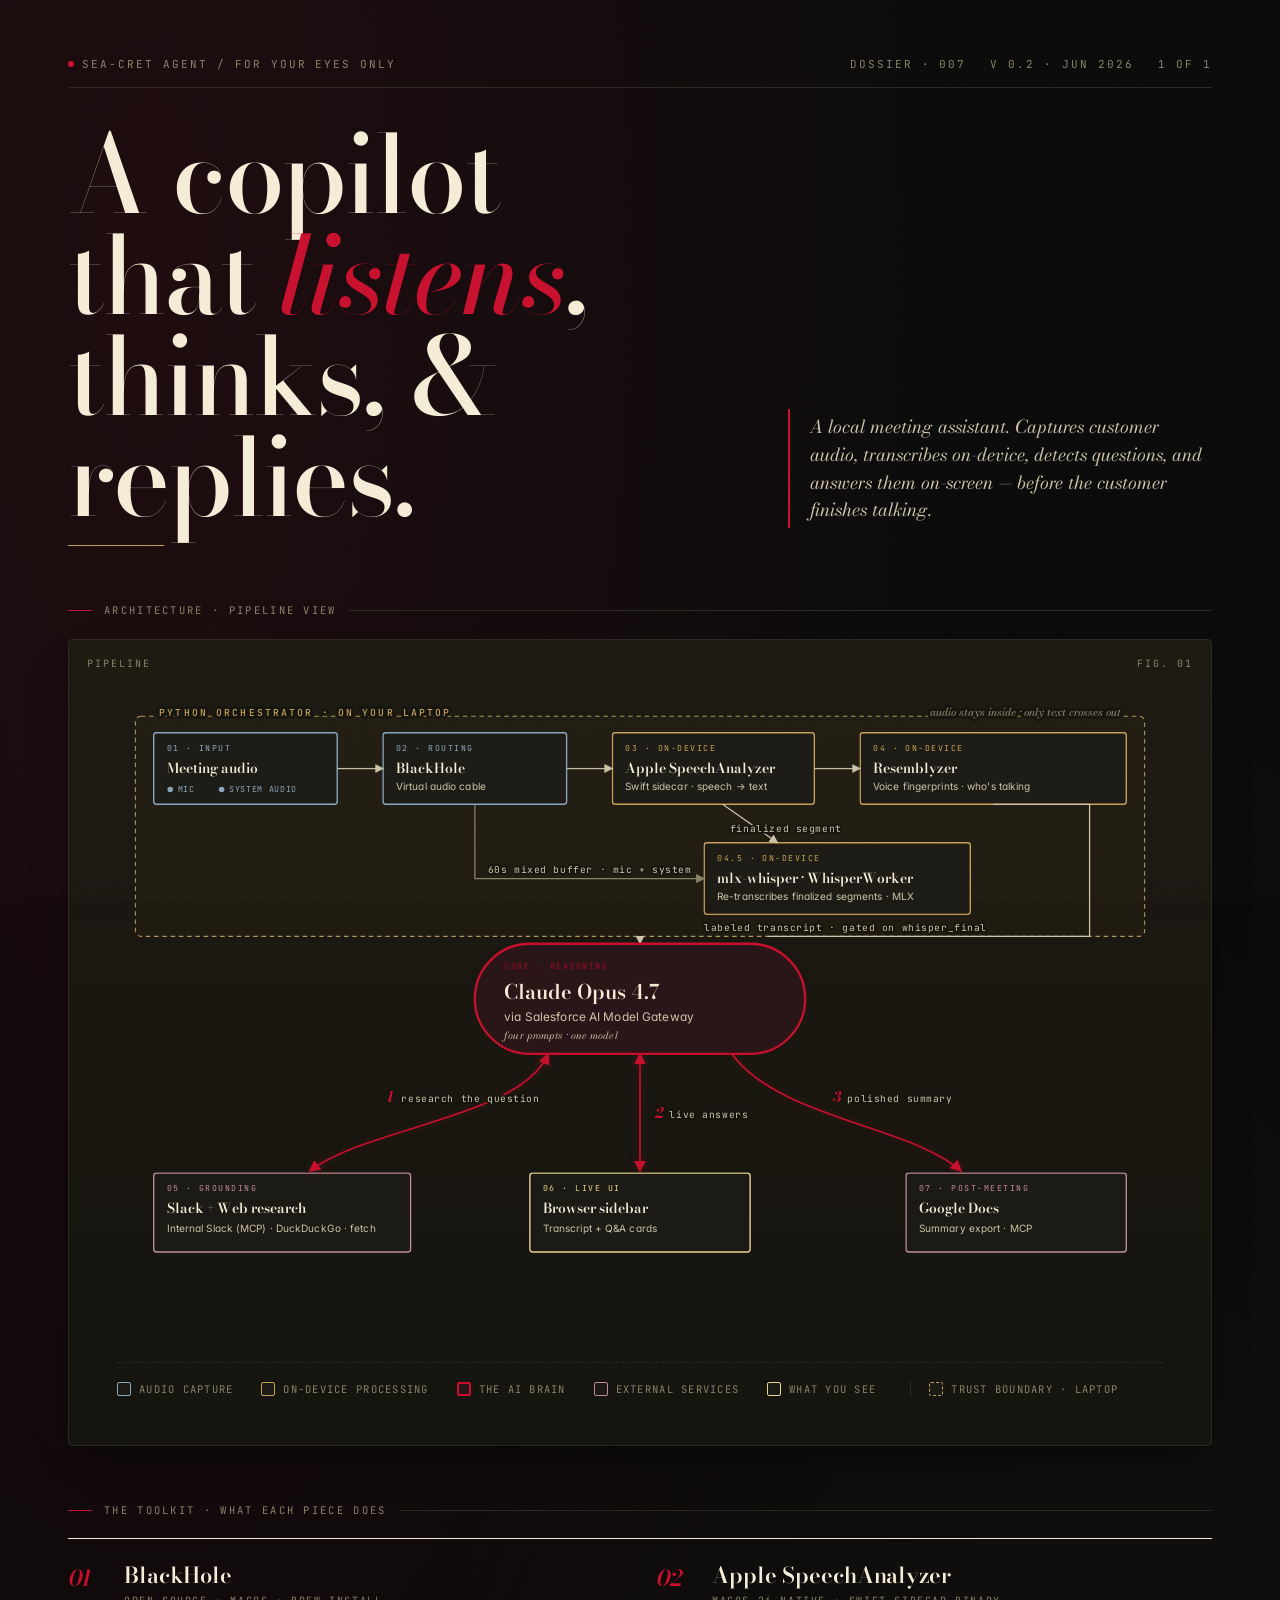
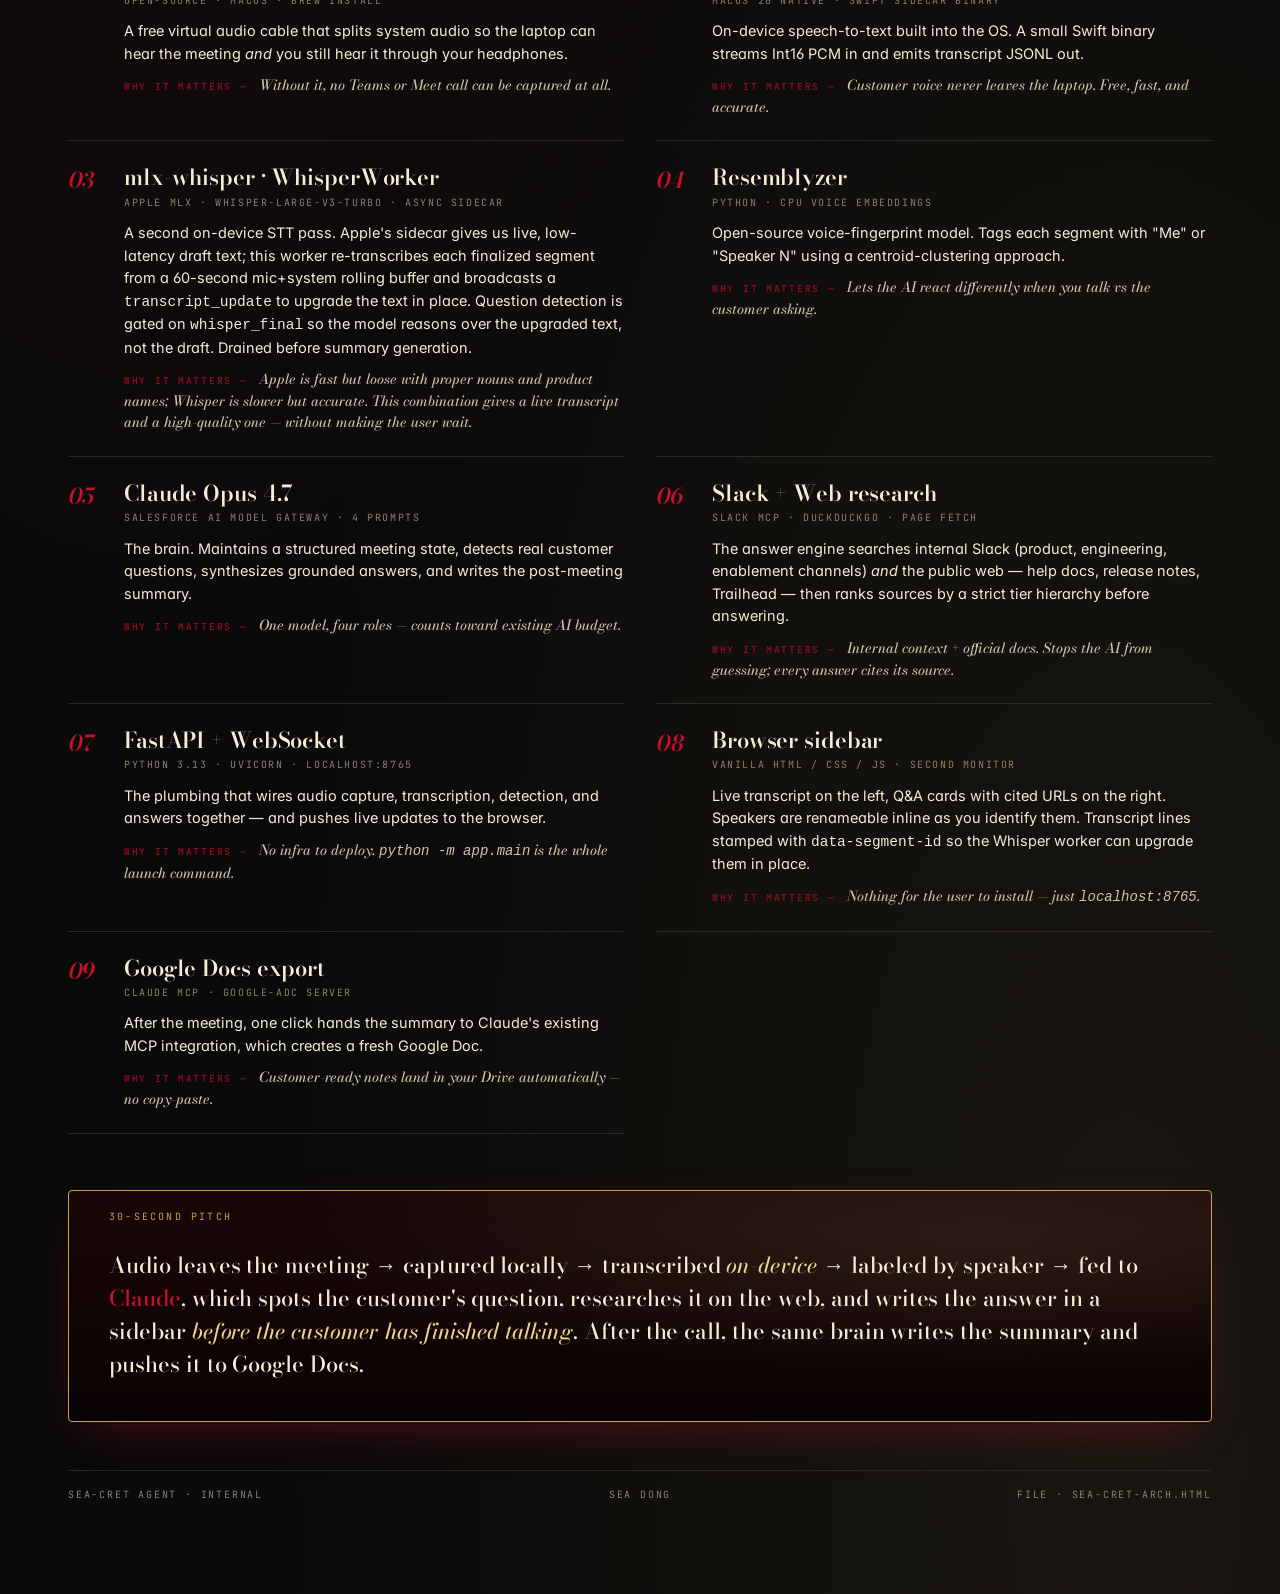
==== commit b2c9d9ae: "style(arch): 007-cinematic theme — Bodoni Moda, blood red + gold, dark dossier Reskin docs/architect" ====
--- a/docs/architecture.html
+++ b/docs/architecture.html
@@ -5,30 +5,29 @@
 <title>Sea-cret Agent — Architecture</title>
 <link rel="preconnect" href="https://fonts.googleapis.com">
 <link rel="preconnect" href="https://fonts.gstatic.com" crossorigin>
-<link href="https://fonts.googleapis.com/css2?family=Fraunces:ital,opsz,wght@0,9..144,300..900;1,9..144,300..900&family=Sohne:wght@400;500;600&family=JetBrains+Mono:wght@400;500&display=swap" rel="stylesheet">
-<link href="https://fonts.googleapis.com/css2?family=Fraunces:ital,opsz,wght@0,9..144,300..900;1,9..144,300..900&family=Inter:wght@400;500;600;700&family=JetBrains+Mono:wght@400;500&display=swap" rel="stylesheet">
+<link href="https://fonts.googleapis.com/css2?family=Bodoni+Moda:ital,opsz,wght@0,6..96,400..900;1,6..96,400..900&family=Inter:wght@400;500;600;700&family=JetBrains+Mono:wght@400;500&display=swap" rel="stylesheet">
 <style>
   :root {
-    --paper: #f5efe4;
-    --paper-deep: #ebe2d2;
-    --ink: #181612;
-    --ink-soft: #4a443c;
-    --ink-faint: #7d7567;
-    --rule: #d8cdb9;
-    --coral: #e8533a;
-    --coral-deep: #c63f28;
-    --ocean: #1f4659;
-    --moss: #4f6b3a;
-    --gold: #b9882c;
-    --plum: #6e3a4d;
-    --shadow: 0 1px 0 rgba(24, 22, 18, 0.04), 0 8px 24px -12px rgba(24, 22, 18, 0.08);
+    --paper: #0a0a0a;          /* page bg — jet black */
+    --paper-deep: #15140e;     /* panel surface — gunmetal warm */
+    --ink: #f4ecd6;            /* primary text — champagne */
+    --ink-soft: #cdc3a8;       /* secondary text — muted cream */
+    --ink-faint: #8a8268;      /* tertiary text — faint gold-cream */
+    --rule: #2a2820;           /* hairline divider */
+    --coral: #c8102e;          /* blood red — Bond accent */
+    --coral-deep: #9a0c23;     /* deeper red */
+    --ocean: #88a7c0;          /* steel blue — capture/audio in */
+    --moss: #c5a059;           /* gold — on-device / trust boundary */
+    --gold: #ead38e;           /* lighter gold — ui flourish */
+    --plum: #c08aa0;           /* dusty rose — external services */
+    --shadow: 0 1px 0 rgba(0, 0, 0, 0.4), 0 16px 40px -18px rgba(0, 0, 0, 0.7);
   }
   * { box-sizing: border-box; }
   html, body { margin: 0; padding: 0; }
   body {
     background:
-      radial-gradient(ellipse at 12% 8%, rgba(232, 83, 58, 0.06), transparent 45%),
-      radial-gradient(ellipse at 88% 95%, rgba(31, 70, 89, 0.05), transparent 50%),
+      radial-gradient(ellipse at 12% 8%, rgba(200, 16, 46, 0.10), transparent 50%),
+      radial-gradient(ellipse at 88% 95%, rgba(197, 160, 89, 0.08), transparent 55%),
       var(--paper);
     color: var(--ink);
     font-family: "Inter", -apple-system, sans-serif;
@@ -44,9 +43,9 @@
     inset: 0;
     pointer-events: none;
     z-index: 100;
-    opacity: 0.35;
-    mix-blend-mode: multiply;
-    background-image: url("data:image/svg+xml;utf8,<svg xmlns='http://www.w3.org/2000/svg' width='180' height='180'><filter id='n'><feTurbulence type='fractalNoise' baseFrequency='0.9' numOctaves='2' stitchTiles='stitch'/><feColorMatrix values='0 0 0 0 0.09  0 0 0 0 0.08  0 0 0 0 0.06  0 0 0 0.06 0'/></filter><rect width='100%25' height='100%25' filter='url(%23n)'/></svg>");
+    opacity: 0.18;
+    mix-blend-mode: screen;
+    background-image: url("data:image/svg+xml;utf8,<svg xmlns='http://www.w3.org/2000/svg' width='180' height='180'><filter id='n'><feTurbulence type='fractalNoise' baseFrequency='0.9' numOctaves='2' stitchTiles='stitch'/><feColorMatrix values='0 0 0 0 0.96  0 0 0 0 0.92  0 0 0 0 0.84  0 0 0 0.06 0'/></filter><rect width='100%25' height='100%25' filter='url(%23n)'/></svg>");
   }
 
   .page { max-width: 1240px; margin: 0 auto; padding: 56px 48px 96px; position: relative; }
@@ -84,27 +83,39 @@
     margin-bottom: 48px;
   }
   h1 {
-    font-family: "Fraunces", serif;
-    font-variation-settings: "opsz" 144, "SOFT" 50;
-    font-weight: 380;
+    font-family: "Bodoni Moda", serif;
+    font-variation-settings: "opsz" 96;
+    font-weight: 500;
     font-size: clamp(64px, 8.4vw, 124px);
-    line-height: 0.92;
-    letter-spacing: -0.035em;
+    line-height: 0.94;
+    letter-spacing: -0.02em;
     margin: 0;
     color: var(--ink);
+    position: relative;
+    padding-bottom: 18px;
+  }
+  h1::after {
+    content: "";
+    position: absolute;
+    left: 0;
+    bottom: 0;
+    width: 96px;
+    height: 1px;
+    background: var(--moss);
   }
   h1 em {
     font-style: italic;
-    font-variation-settings: "opsz" 144, "SOFT" 100;
-    font-weight: 360;
+    font-variation-settings: "opsz" 96;
+    font-weight: 500;
     color: var(--coral);
   }
   .deck {
-    font-family: "Fraunces", serif;
-    font-variation-settings: "opsz" 14;
+    font-family: "Bodoni Moda", serif;
+    font-variation-settings: "opsz" 11;
     font-weight: 400;
+    font-style: italic;
     font-size: 18px;
-    line-height: 1.5;
+    line-height: 1.55;
     color: var(--ink-soft);
     border-left: 2px solid var(--coral);
     padding: 4px 0 4px 20px;
@@ -140,7 +151,7 @@
   /* Diagram */
   .diagram-frame {
     background:
-      linear-gradient(180deg, rgba(255,255,255,0.5), rgba(255,255,255,0.15)),
+      linear-gradient(180deg, rgba(197, 160, 89, 0.04), rgba(0, 0, 0, 0)),
       var(--paper-deep);
     border: 1px solid var(--rule);
     border-radius: 4px;
@@ -149,6 +160,8 @@
     overflow: hidden;
     box-shadow: var(--shadow);
   }
+  .diagram-frame::after,
+  .diagram-frame::before { color: var(--moss); }
   .diagram-frame::before {
     content: "FIG. 01";
     position: absolute;
@@ -172,16 +185,16 @@
   svg.arch { width: 100%; height: auto; display: block; }
 
   /* Diagram type styles applied inside SVG */
-  .node-rect { fill: #fdfcf8; stroke-width: 1.5; }
+  .node-rect { fill: #1c1a14; stroke-width: 1.5; }
   .node-rect.capture { stroke: var(--ocean); }
   .node-rect.local   { stroke: var(--moss); }
-  .node-rect.brain   { stroke: var(--coral); stroke-width: 2.5; fill: #fff7f0; }
+  .node-rect.brain   { stroke: var(--coral); stroke-width: 2.5; fill: #2a1518; }
   .node-rect.ext     { stroke: var(--plum); }
   .node-rect.ui      { stroke: var(--gold); }
   .node-title {
-    font-family: "Fraunces", serif;
+    font-family: "Bodoni Moda", serif;
     font-variation-settings: "opsz" 18;
-    font-weight: 500;
+    font-weight: 600;
     font-size: 15px;
     fill: var(--ink);
   }
@@ -208,7 +221,7 @@
      anything outside it crosses the network. The label sits on the top edge
      and "punches through" it via paint-order stroke. */
   .container-rect {
-    fill: rgba(79, 107, 58, 0.035);
+    fill: rgba(197, 160, 89, 0.04);
     stroke: var(--moss);
     stroke-width: 1.2;
     stroke-dasharray: 5 4;
@@ -227,9 +240,10 @@
     stroke-linejoin: round;
   }
   .container-sub {
-    font-family: "Fraunces", serif;
+    font-family: "Bodoni Moda", serif;
     font-style: italic;
-    font-variation-settings: "opsz" 14;
+    font-variation-settings: "opsz" 11;
+    font-weight: 500;
     font-size: 12px;
     fill: var(--ink-faint);
     paint-order: stroke;
@@ -251,7 +265,7 @@
 
   .edge { fill: none; stroke: var(--ink-soft); stroke-width: 1.4; }
   .edge.dashed { stroke-dasharray: 4 4; stroke: var(--ink-faint); }
-  .edge.coral  { stroke: var(--coral); stroke-width: 1.6; }
+  .edge.coral  { stroke: var(--coral); stroke-width: 1.8; filter: drop-shadow(0 0 4px rgba(200, 16, 46, 0.35)); }
   .edge-label {
     font-family: "JetBrains Mono", monospace;
     font-size: 10.5px;
@@ -263,11 +277,11 @@
     stroke-linejoin: round;
   }
   .edge-num {
-    font-family: "Fraunces", serif;
+    font-family: "Bodoni Moda", serif;
     font-style: italic;
-    font-weight: 500;
-    font-size: 14px;
-    fill: var(--coral-deep);
+    font-weight: 700;
+    font-size: 16px;
+    fill: var(--coral);
     paint-order: stroke;
     stroke: var(--paper-deep);
     stroke-width: 4px;
@@ -295,9 +309,9 @@
     height: 14px;
     border: 1.5px solid;
     border-radius: 2px;
-    background: #fdfcf8;
-  }
-  .legend i.brain { background: #fff7f0; border-width: 2.5px; }
+    background: #1c1a14;
+  }
+  .legend i.brain { background: #2a1518; border-width: 2.5px; }
 
   /* Tools section: editorial 2-column, asymmetric */
   .tools {
@@ -317,22 +331,22 @@
     position: relative;
   }
   .tool .num {
-    font-family: "Fraunces", serif;
+    font-family: "Bodoni Moda", serif;
     font-style: italic;
-    font-weight: 400;
+    font-weight: 600;
     font-size: 22px;
     color: var(--coral);
     line-height: 1;
     padding-top: 4px;
   }
   .tool h3 {
-    font-family: "Fraunces", serif;
-    font-variation-settings: "opsz" 30;
-    font-weight: 500;
+    font-family: "Bodoni Moda", serif;
+    font-variation-settings: "opsz" 28;
+    font-weight: 600;
     font-size: 22px;
-    line-height: 1.1;
+    line-height: 1.15;
     margin: 0 0 4px;
-    letter-spacing: -0.012em;
+    letter-spacing: -0.005em;
   }
   .tool .where {
     font-family: "JetBrains Mono", monospace;
@@ -349,11 +363,12 @@
     margin: 0 0 10px;
   }
   .tool .why {
-    font-family: "Fraunces", serif;
+    font-family: "Bodoni Moda", serif;
     font-style: italic;
-    font-variation-settings: "opsz" 14;
+    font-variation-settings: "opsz" 11;
+    font-weight: 500;
     font-size: 14px;
-    line-height: 1.5;
+    line-height: 1.55;
     color: var(--ink-soft);
     margin: 0;
   }
@@ -368,15 +383,19 @@
     margin-right: 4px;
   }
 
-  /* Pitch block */
+  /* Pitch block — gun-barrel sequence: deep red field, gold hairline, champagne text */
   .pitch {
     margin-top: 56px;
     padding: 36px 40px 40px;
-    background: var(--ink);
-    color: var(--paper);
+    background:
+      radial-gradient(ellipse at 80% 20%, rgba(234, 211, 142, 0.10), transparent 55%),
+      linear-gradient(180deg, #1a0708 0%, #0a0303 100%);
+    color: var(--ink);
+    border: 1px solid var(--moss);
     border-radius: 4px;
     position: relative;
     overflow: hidden;
+    box-shadow: 0 16px 48px -20px rgba(200, 16, 46, 0.45);
   }
   .pitch::before {
     content: "30-SECOND PITCH";
@@ -386,20 +405,20 @@
     font-family: "JetBrains Mono", monospace;
     font-size: 10px;
     letter-spacing: 0.22em;
-    color: var(--coral);
+    color: var(--moss);
   }
   .pitch p {
-    font-family: "Fraunces", serif;
-    font-variation-settings: "opsz" 30;
-    font-weight: 380;
+    font-family: "Bodoni Moda", serif;
+    font-variation-settings: "opsz" 28;
+    font-weight: 500;
     font-size: 22px;
-    line-height: 1.45;
+    line-height: 1.5;
     margin: 22px 0 0;
-    letter-spacing: -0.005em;
+    letter-spacing: -0.002em;
   }
   .pitch p em {
     font-style: italic;
-    color: #ffd9ce;
+    color: var(--gold);
   }
   .pitch p strong {
     font-weight: 500;
@@ -472,8 +491,9 @@
 <div class="page">
 
   <div class="eyebrow">
-    <span><span class="dot"></span>SEA-CRET AGENT / INTERNAL TECHNICAL BRIEF</span>
+    <span><span class="dot"></span>SEA-CRET AGENT / FOR YOUR EYES ONLY</span>
     <span class="right">
+      <span>DOSSIER · 007</span>
       <span>v 0.2 · JUN 2026</span>
       <span>1 of 1</span>
     </span>
@@ -490,13 +510,13 @@
     <svg class="arch" viewBox="0 0 1140 700" xmlns="http://www.w3.org/2000/svg">
       <defs>
         <marker id="arrow" viewBox="0 0 10 10" refX="9" refY="5" markerWidth="7" markerHeight="7" orient="auto-start-reverse">
-          <path d="M0,0 L10,5 L0,10 z" fill="#4a443c"/>
+          <path d="M0,0 L10,5 L0,10 z" fill="#cdc3a8"/>
         </marker>
         <marker id="arrow-faint" viewBox="0 0 10 10" refX="9" refY="5" markerWidth="7" markerHeight="7" orient="auto-start-reverse">
-          <path d="M0,0 L10,5 L0,10 z" fill="#7d7567"/>
+          <path d="M0,0 L10,5 L0,10 z" fill="#8a8268"/>
         </marker>
         <marker id="arrow-coral" viewBox="0 0 10 10" refX="9" refY="5" markerWidth="7" markerHeight="7" orient="auto-start-reverse">
-          <path d="M0,0 L10,5 L0,10 z" fill="#e8533a"/>
+          <path d="M0,0 L10,5 L0,10 z" fill="#c8102e"/>
         </marker>
       </defs>
 
@@ -584,7 +604,7 @@
         <text class="node-tag brain" x="32" y="28">CORE · REASONING</text>
         <text class="node-title" x="32" y="60" style="font-size:22px">Claude Opus 4.7</text>
         <text class="node-sub" x="32" y="84" style="font-size:13px">via Salesforce AI Model Gateway</text>
-        <text class="node-sub" x="32" y="104" style="font-style:italic;font-family:Fraunces,serif">four prompts · one model</text>
+        <text class="node-sub" x="32" y="104" style="font-style:italic;font-family:'Bodoni Moda',serif">four prompts · one model</text>
       </g>
 
       <!-- ROW 3: outputs -->
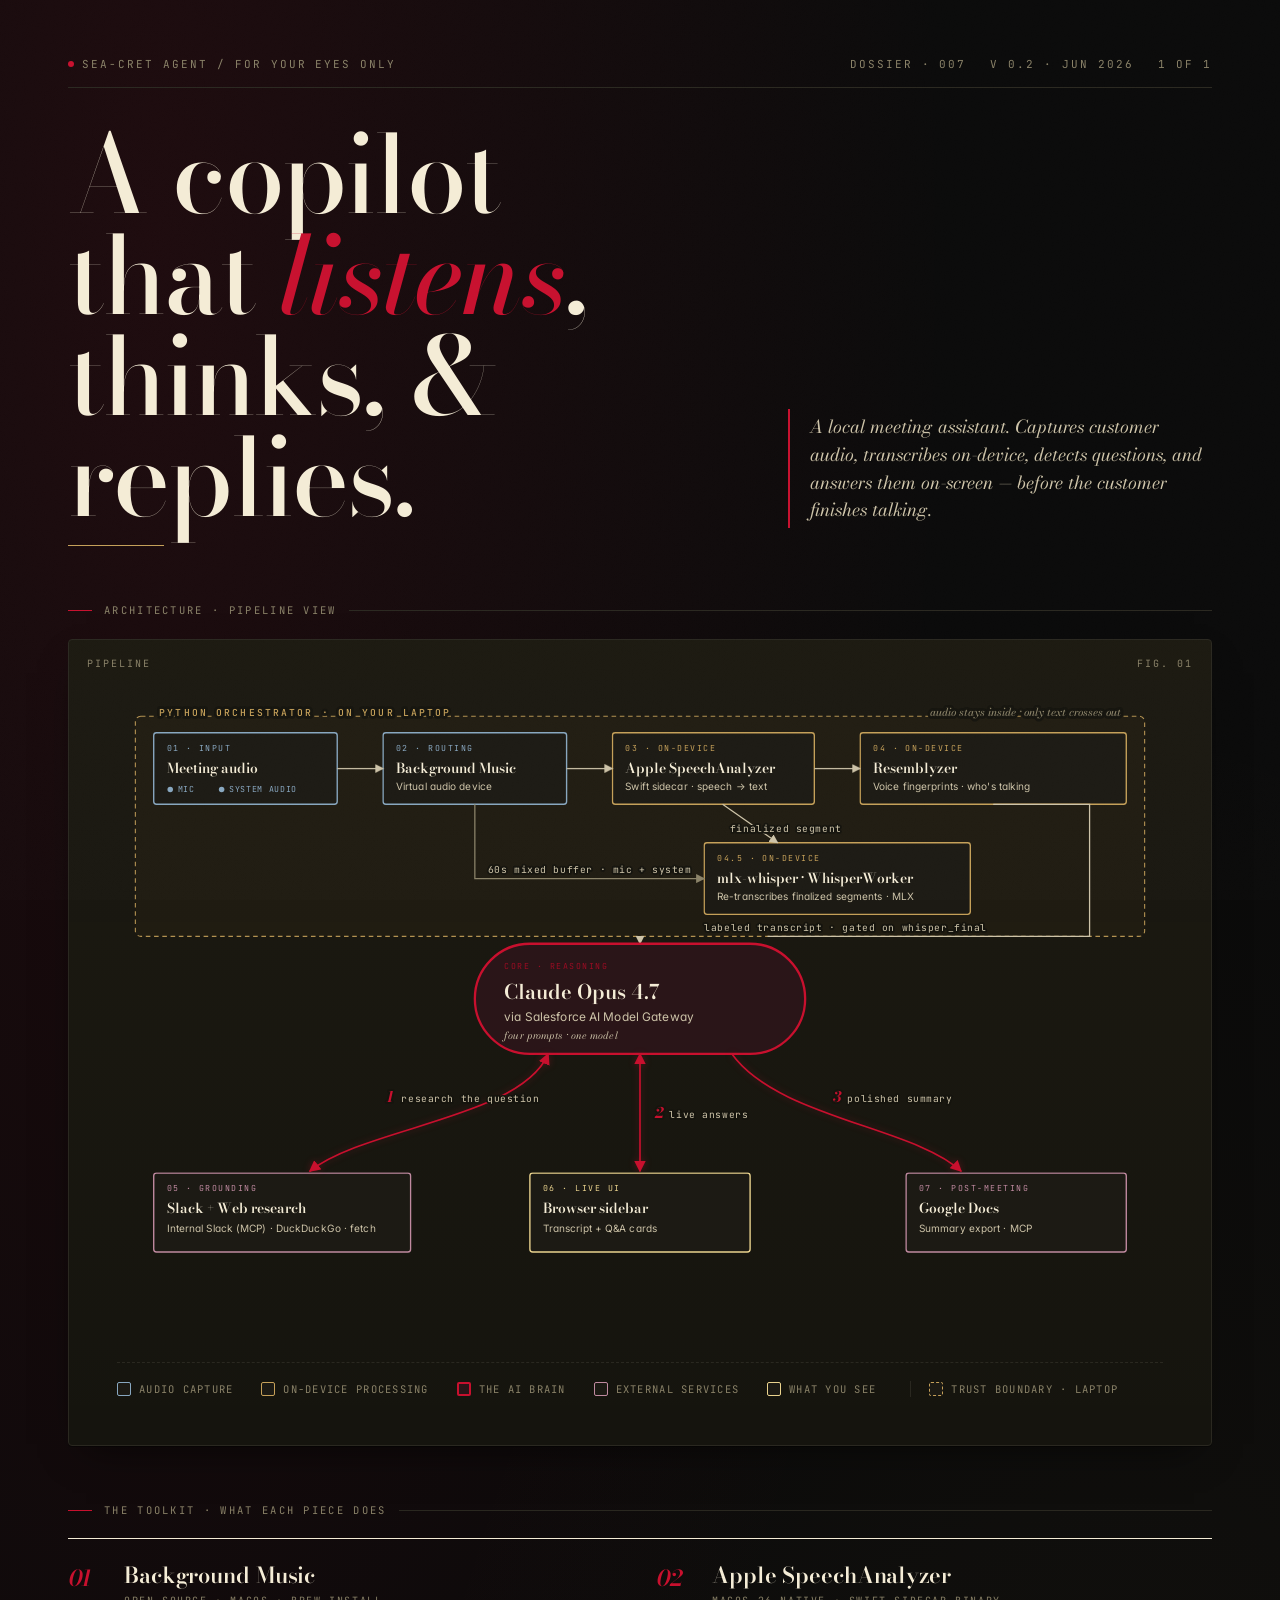
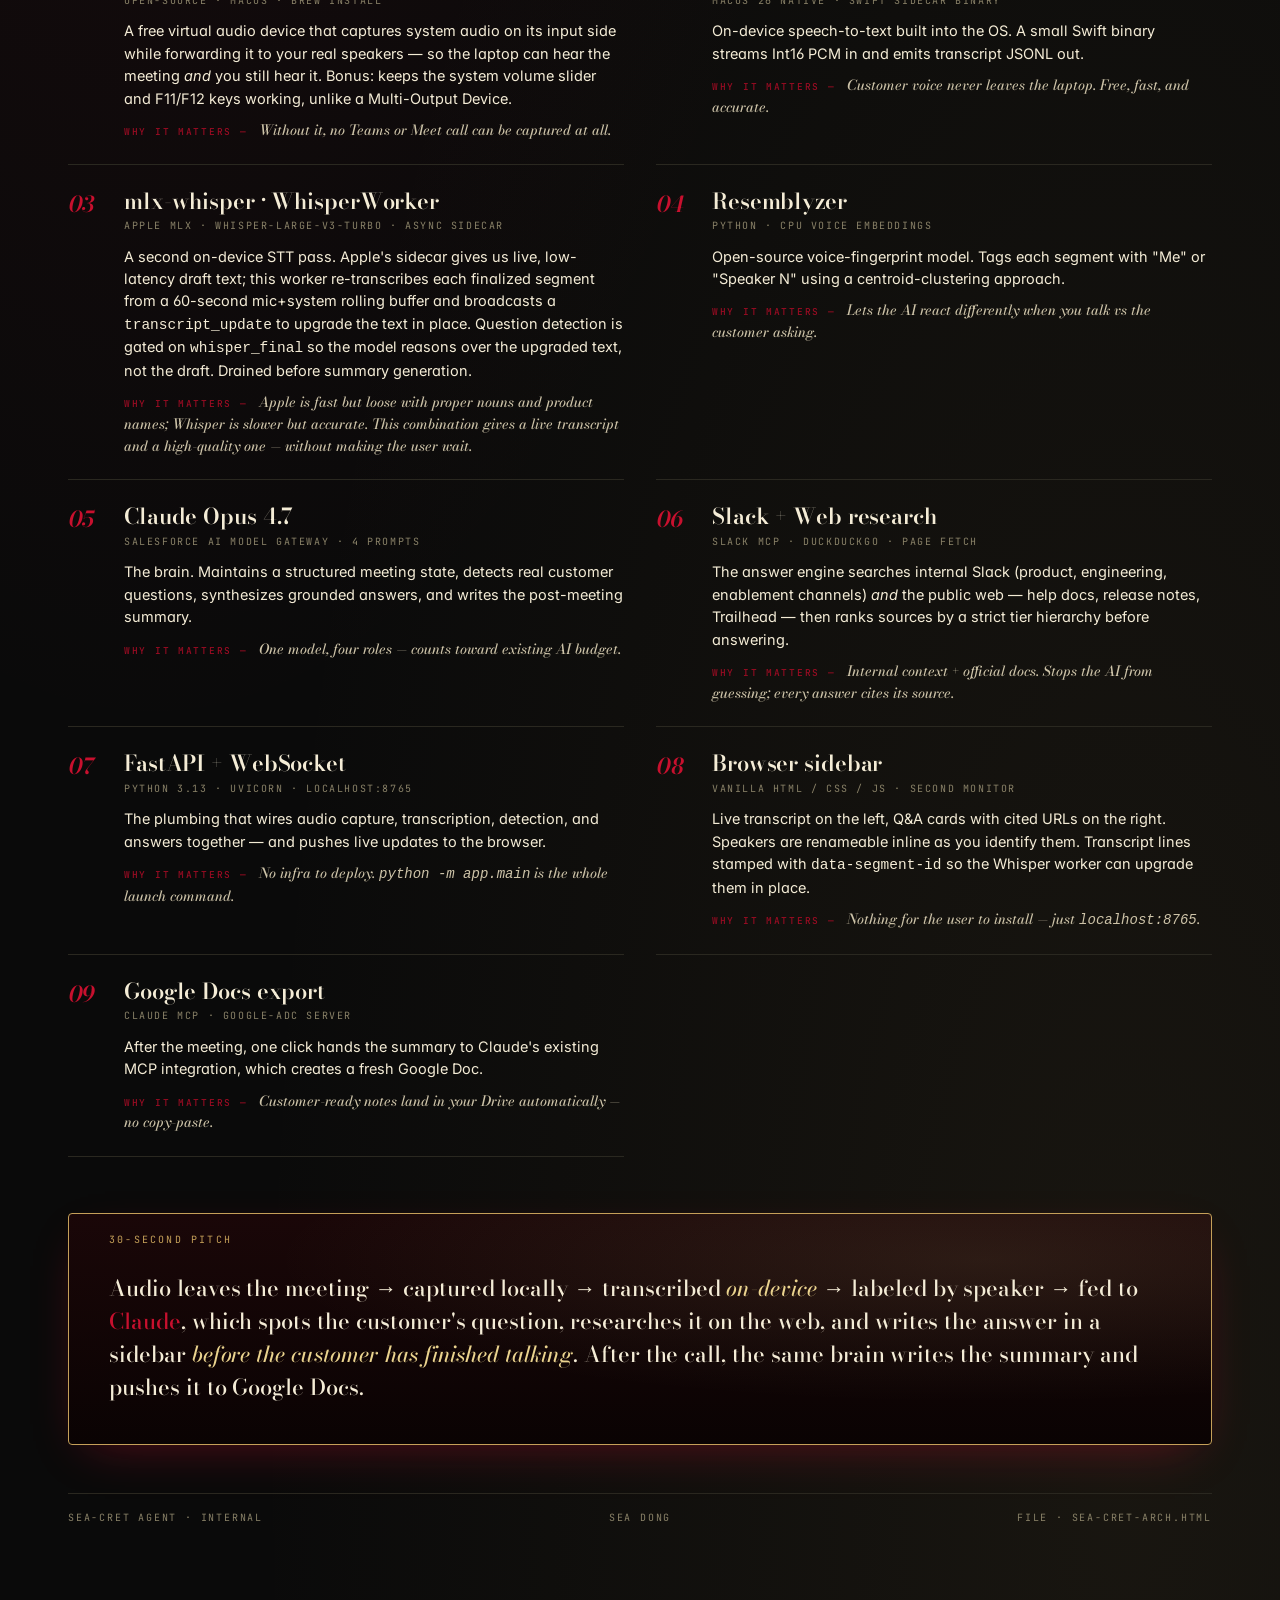
==== commit 2083b104: "docs(arch): swap BlackHole → Background Music in capture path Background Music exposes a virtual dev" ====
--- a/docs/architecture.html
+++ b/docs/architecture.html
@@ -533,7 +533,7 @@
       </g>
 
       <!-- ROW 1: capture. The audio node now shows two parallel streams
-           (mic + system) feeding into BlackHole's mixer. -->
+           (mic + system) feeding into Background Music's mixer. -->
       <g class="node s1" transform="translate(40,40)">
         <rect class="node-rect capture" x="0" y="0" width="200" height="78" rx="3"/>
         <text class="node-tag capture" x="14" y="20">01 · INPUT</text>
@@ -548,8 +548,8 @@
       <g class="node s2" transform="translate(290,40)">
         <rect class="node-rect capture" x="0" y="0" width="200" height="78" rx="3"/>
         <text class="node-tag capture" x="14" y="20">02 · ROUTING</text>
-        <text class="node-title" x="14" y="44">BlackHole</text>
-        <text class="node-sub" x="14" y="62">Virtual audio cable</text>
+        <text class="node-title" x="14" y="44">Background Music</text>
+        <text class="node-sub" x="14" y="62">Virtual audio device</text>
       </g>
 
       <g class="node s3" transform="translate(540,40)">
@@ -583,7 +583,7 @@
         <text class="node-sub" x="14" y="62">Re-transcribes finalized segments · MLX</text>
       </g>
 
-      <!-- BlackHole → Whisper: the mixed (mic + system) 60s rolling buffer the
+      <!-- Background Music → Whisper: the mixed (mic + system) 60s rolling buffer the
            worker slices from. Same signal Apple sees. -->
       <path class="edge dashed" d="M 390 118 L 390 199 L 640 199" marker-end="url(#arrow-faint)"/>
       <text class="edge-label" x="404" y="193">60s mixed buffer · mic + system</text>
@@ -668,9 +668,9 @@
     <article class="tool">
       <span class="num">01</span>
       <div>
-        <h3>BlackHole</h3>
+        <h3>Background Music</h3>
         <div class="where">Open-source · macOS · brew install</div>
-        <p class="role">A free virtual audio cable that splits system audio so the laptop can hear the meeting <em>and</em> you still hear it through your headphones.</p>
+        <p class="role">A free virtual audio device that captures system audio on its input side while forwarding it to your real speakers — so the laptop can hear the meeting <em>and</em> you still hear it. Bonus: keeps the system volume slider and F11/F12 keys working, unlike a Multi-Output Device.</p>
         <p class="why">Without it, no Teams or Meet call can be captured at all.</p>
       </div>
     </article>
